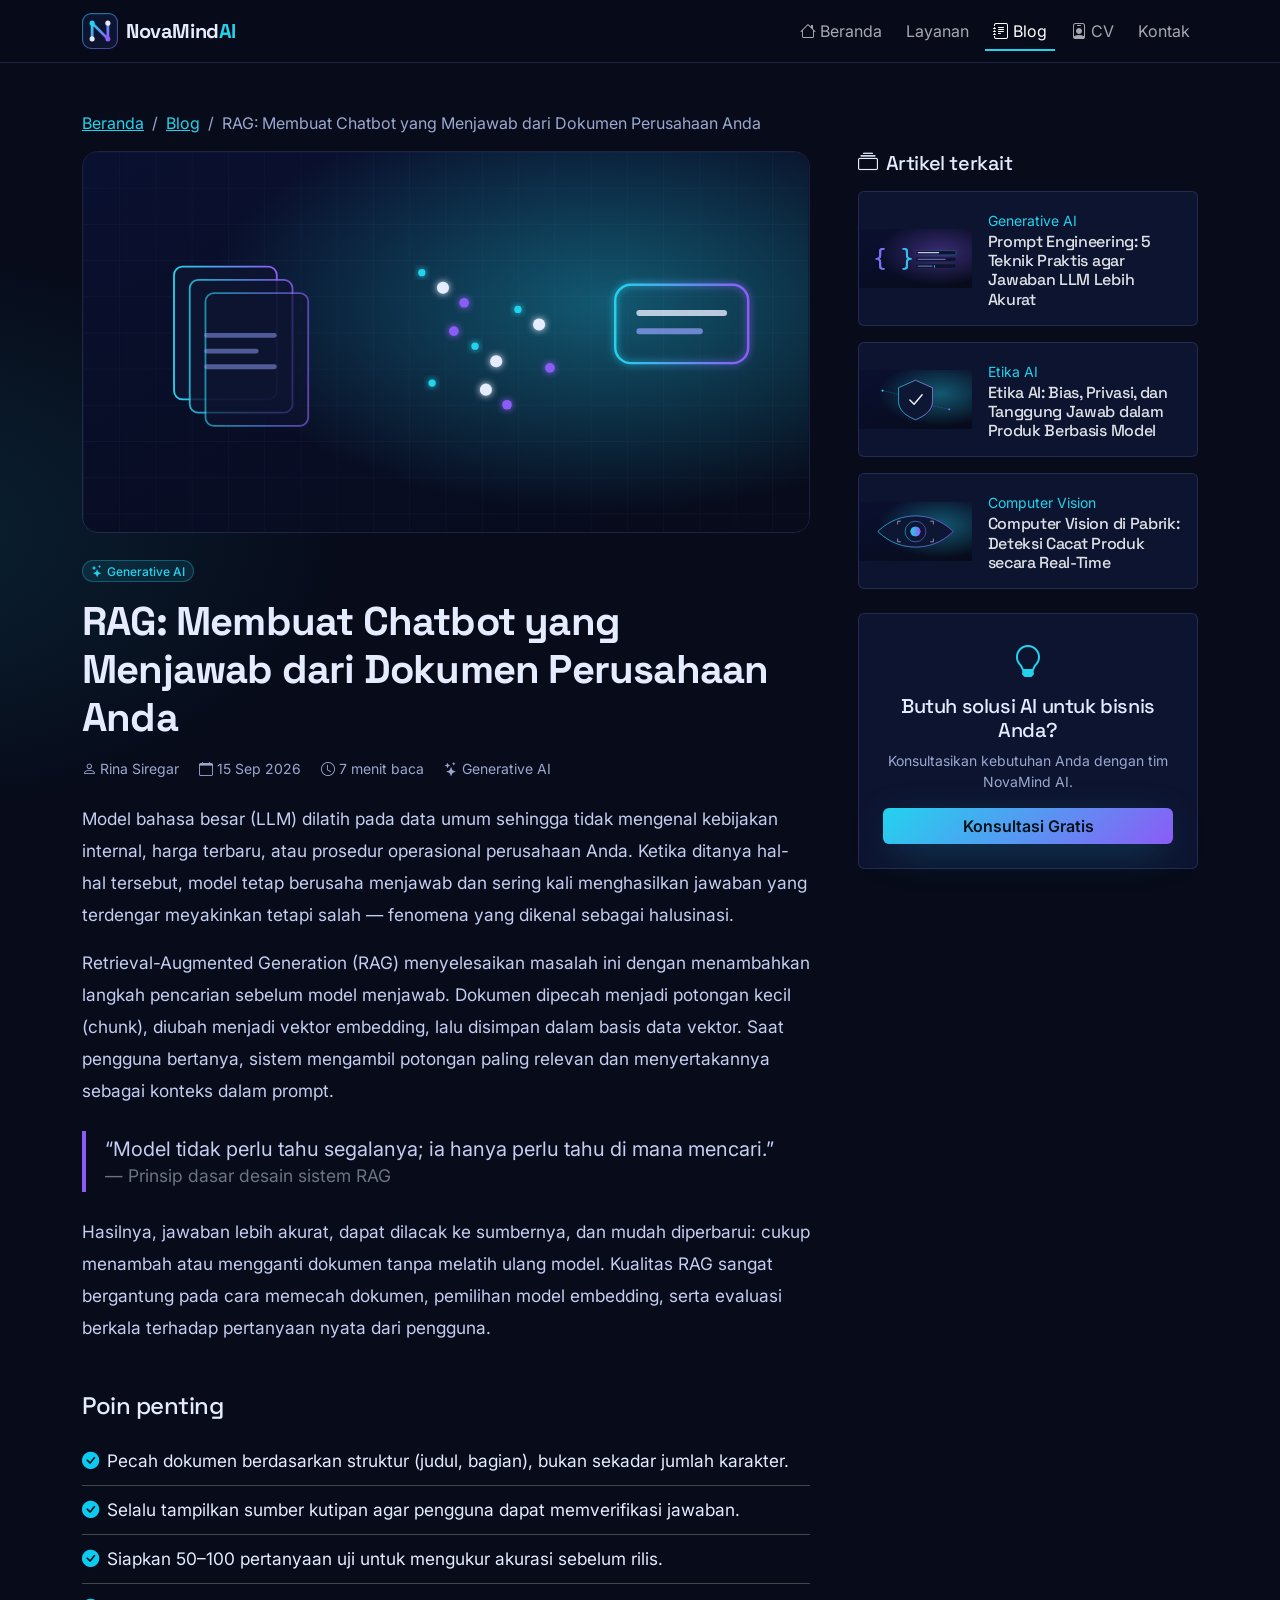
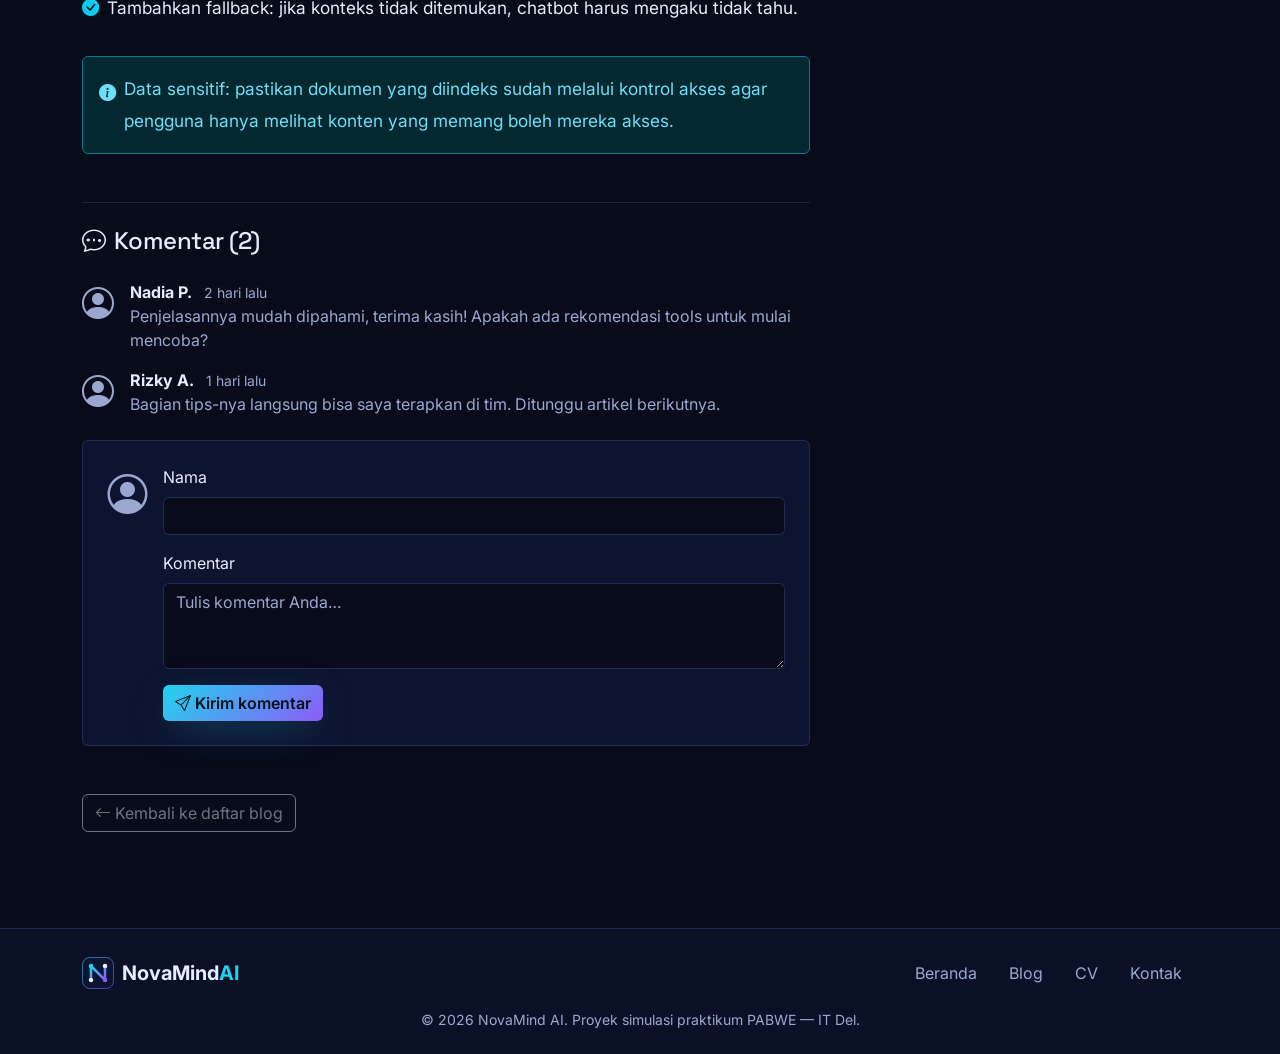
==== blog-detail.html @ 2c2a773c "push" ====
<!doctype html>
<html lang="id" data-bs-theme="dark">
  <head>
    <meta charset="UTF-8" />
    <meta name="viewport" content="width=device-width, initial-scale=1" />
    <title>RAG: Membuat Chatbot yang Menjawab dari Dokumen Perusahaan Anda — Blog NovaMind AI</title>
    <meta name="description" content="Model bahasa besar sering menjawab dengan yakin tetapi keliru. Retrieval-Augmented Generation (RAG) menambatkan jawaban pada dokumen milik Anda sendiri." />
    <link rel="icon" href="assets/img/logo.svg" type="image/svg+xml" />

    <!-- Google Fonts (sama dengan halaman lain agar identitas visual konsisten) -->
    <link rel="preconnect" href="https://fonts.googleapis.com" />
    <link rel="preconnect" href="https://fonts.gstatic.com" crossorigin />
    <link href="https://fonts.googleapis.com/css2?family=Inter:wght@400;500;600&family=Space+Grotesk:wght@500;700&display=swap" rel="stylesheet" />

    <!-- Bootstrap 5.3.8 (CDN, dipin + SRI) & Bootstrap Icons 1.13.1 -->
    <link rel="stylesheet" href="https://cdn.jsdelivr.net/npm/bootstrap@5.3.8/dist/css/bootstrap.min.css" integrity="sha384-sRIl4kxILFvY47J16cr9ZwB07vP4J8+LH7qKQnuqkuIAvNWLzeN8tE5YBujZqJLB" crossorigin="anonymous" />
    <link rel="stylesheet" href="https://cdn.jsdelivr.net/npm/bootstrap-icons@1.13.1/font/bootstrap-icons.min.css" integrity="sha384-CK2SzKma4jA5H/MXDUU7i1TqZlCFaD4T01vtyDFvPlD97JQyS+IsSh1nI2EFbpyk" crossorigin="anonymous" />

    <!-- Penyesuaian kecil: warna brand, font, gradasi -->
    <link rel="stylesheet" href="assets/css/bootstrap-custom.css" />
  </head>

  <body>
    <!-- ===================== NAVBAR (Bootstrap) ===================== -->
    <nav class="navbar navbar-expand-lg navbar-site sticky-top" aria-label="Navigasi utama">
      <div class="container">
        <a class="navbar-brand d-flex align-items-center gap-2 fw-bold" href="index.html">
          <img src="assets/img/logo.svg" alt="" width="36" height="36" />
          <span class="brand-name">NovaMind<span class="brand-ai">AI</span></span>
        </a>
        <button class="navbar-toggler" type="button" data-bs-toggle="collapse" data-bs-target="#navMain" aria-controls="navMain" aria-expanded="false" aria-label="Buka menu navigasi">
          <span class="navbar-toggler-icon"></span>
        </button>
        <div class="collapse navbar-collapse" id="navMain">
          <ul class="navbar-nav ms-auto gap-lg-2">
            <li class="nav-item"><a class="nav-link" href="index.html"><i class="bi bi-house me-1"></i>Beranda</a></li>
            <li class="nav-item"><a class="nav-link" href="index.html#layanan">Layanan</a></li>
            <li class="nav-item"><a class="nav-link active" aria-current="page" href="blog.html"><i class="bi bi-journal-text me-1"></i>Blog</a></li>
            <li class="nav-item"><a class="nav-link" href="cv.html"><i class="bi bi-person-badge me-1"></i>CV</a></li>
            <li class="nav-item"><a class="nav-link" href="index.html#kontak">Kontak</a></li>
          </ul>
        </div>
      </div>
    </nav>

    <main class="container py-4 py-lg-5">
      <!-- Breadcrumb -->
      <nav aria-label="breadcrumb">
        <ol class="breadcrumb small">
          <li class="breadcrumb-item"><a href="index.html">Beranda</a></li>
          <li class="breadcrumb-item"><a href="blog.html">Blog</a></li>
          <li class="breadcrumb-item active" aria-current="page" id="crumb-title">RAG: Membuat Chatbot yang Menjawab dari Dokumen Perusahaan Anda</li>
        </ol>
      </nav>

      <div class="row gy-5 gx-lg-5">
        <!-- ============ KOLOM UTAMA: artikel + komentar ============ -->
        <div class="col-lg-8">
          <!-- Konten default (tanpa JS). Bila URL memuat ?id=..., JS menggantinya dengan artikel yang dipilih. -->
          <article id="article">
          <img id="art-cover" class="cover-img rounded-4 border mb-4" src="assets/img/cover-rag.svg" alt="Cover artikel: RAG: Membuat Chatbot yang Menjawab dari Dokumen Perusahaan Anda" width="1200" height="630" />
          <span id="art-cat" class="badge badge-ai rounded-pill mb-3"><i class="bi bi-stars me-1"></i>Generative AI</span>
          <h1 id="art-title" class="display-6 fw-bold mb-3">RAG: Membuat Chatbot yang Menjawab dari Dokumen Perusahaan Anda</h1>
          <ul class="list-inline text-secondary small mb-4">
            <li class="list-inline-item me-3"><i class="bi bi-person me-1"></i>Rina Siregar</li>
            <li class="list-inline-item me-3"><i class="bi bi-calendar me-1"></i><time datetime="2026-09-15">15 Sep 2026</time></li>
            <li class="list-inline-item me-3"><i class="bi bi-clock me-1"></i>7 menit baca</li>
            <li class="list-inline-item"><i class="bi bi-stars me-1"></i>Generative AI</li>
          </ul>

          <div class="article-body">
            <p>Model bahasa besar (LLM) dilatih pada data umum sehingga tidak mengenal kebijakan internal, harga terbaru, atau prosedur operasional perusahaan Anda. Ketika ditanya hal-hal tersebut, model tetap berusaha menjawab dan sering kali menghasilkan jawaban yang terdengar meyakinkan tetapi salah — fenomena yang dikenal sebagai halusinasi.</p>
            <p>Retrieval-Augmented Generation (RAG) menyelesaikan masalah ini dengan menambahkan langkah pencarian sebelum model menjawab. Dokumen dipecah menjadi potongan kecil (chunk), diubah menjadi vektor embedding, lalu disimpan dalam basis data vektor. Saat pengguna bertanya, sistem mengambil potongan paling relevan dan menyertakannya sebagai konteks dalam prompt.</p>
            <blockquote class="blockquote my-4">
              <p class="mb-2">“Model tidak perlu tahu segalanya; ia hanya perlu tahu di mana mencari.”</p>
              <footer class="blockquote-footer">Prinsip dasar desain sistem RAG</footer>
            </blockquote>
            <p>Hasilnya, jawaban lebih akurat, dapat dilacak ke sumbernya, dan mudah diperbarui: cukup menambah atau mengganti dokumen tanpa melatih ulang model. Kualitas RAG sangat bergantung pada cara memecah dokumen, pemilihan model embedding, serta evaluasi berkala terhadap pertanyaan nyata dari pengguna.</p>

            <h2 class="h4 mt-5">Poin penting</h2>
            <ul class="list-group list-group-flush my-3">
            <li class="list-group-item bg-transparent border-secondary-subtle px-0"><i class="bi bi-check-circle-fill text-info me-2"></i>Pecah dokumen berdasarkan struktur (judul, bagian), bukan sekadar jumlah karakter.</li>
            <li class="list-group-item bg-transparent border-secondary-subtle px-0"><i class="bi bi-check-circle-fill text-info me-2"></i>Selalu tampilkan sumber kutipan agar pengguna dapat memverifikasi jawaban.</li>
            <li class="list-group-item bg-transparent border-secondary-subtle px-0"><i class="bi bi-check-circle-fill text-info me-2"></i>Siapkan 50–100 pertanyaan uji untuk mengukur akurasi sebelum rilis.</li>
            <li class="list-group-item bg-transparent border-secondary-subtle px-0"><i class="bi bi-check-circle-fill text-info me-2"></i>Tambahkan fallback: jika konteks tidak ditemukan, chatbot harus mengaku tidak tahu.</li>
            </ul>

            <div class="alert alert-info d-flex gap-2 align-items-start mt-4" role="alert">
              <i class="bi bi-info-circle-fill mt-1"></i>
              <div>Data sensitif: pastikan dokumen yang diindeks sudah melalui kontrol akses agar pengguna hanya melihat konten yang memang boleh mereka akses.</div>
            </div>
          </div>
          </article>

          <!-- ============ KOMENTAR ============ -->
          <section class="mt-5 pt-4 border-top" aria-labelledby="komentar-title">
            <h2 class="h4 mb-4" id="komentar-title"><i class="bi bi-chat-dots me-2"></i>Komentar (<span id="comment-count">2</span>)</h2>

            <ul class="list-unstyled d-grid gap-3 mb-4" id="comment-list">
              <li class="d-flex gap-3">
                <i class="bi bi-person-circle fs-2 text-secondary"></i>
                <div><strong>Nadia P.</strong> <small class="text-secondary ms-2">2 hari lalu</small>
                  <p class="mb-0 text-secondary">Penjelasannya mudah dipahami, terima kasih! Apakah ada rekomendasi tools untuk mulai mencoba?</p></div>
              </li>
              <li class="d-flex gap-3">
                <i class="bi bi-person-circle fs-2 text-secondary"></i>
                <div><strong>Rizky A.</strong> <small class="text-secondary ms-2">1 hari lalu</small>
                  <p class="mb-0 text-secondary">Bagian tips-nya langsung bisa saya terapkan di tim. Ditunggu artikel berikutnya.</p></div>
              </li>
            </ul>

            <!-- Form komentar sederhana (Bootstrap form + validasi) -->
            <form id="comment-form" class="card p-3 p-md-4 needs-validation" novalidate>
              <div class="d-flex gap-3">
                <i class="bi bi-person-circle fs-1 text-secondary d-none d-sm-block"></i>
                <div class="flex-grow-1">
                  <div class="mb-3">
                    <label for="c-name" class="form-label">Nama</label>
                    <input type="text" class="form-control" id="c-name" maxlength="60" required />
                    <div class="invalid-feedback">Nama wajib diisi.</div>
                  </div>
                  <div class="mb-3">
                    <label for="c-text" class="form-label">Komentar</label>
                    <textarea class="form-control" id="c-text" rows="3" maxlength="500" placeholder="Tulis komentar Anda…" required></textarea>
                    <div class="invalid-feedback">Komentar wajib diisi.</div>
                  </div>
                  <button type="submit" class="btn btn-brand"><i class="bi bi-send me-1"></i>Kirim komentar</button>
                </div>
              </div>
            </form>
          </section>
        </div>

        <!-- ============ SIDEBAR ============ -->
        <aside class="col-lg-4" aria-label="Artikel terkait">
          <div class="position-sticky" style="top: 6rem">
            <h2 class="h5 mb-3"><i class="bi bi-collection me-2"></i>Artikel terkait</h2>
            <div id="related">
            <a class="card card-blog text-decoration-none mb-3 overflow-hidden" href="blog-detail.html?id=prompt-engineering-praktis">
              <div class="row g-0 align-items-center">
                <div class="col-4"><img src="assets/img/cover-prompt.svg" class="img-fluid h-100 object-fit-cover" alt="" loading="lazy" /></div>
                <div class="col-8"><div class="card-body p-3">
                  <span class="small" style="color: var(--brand-cyan)">Generative AI</span>
                  <h3 class="h6 mb-0 text-body">Prompt Engineering: 5 Teknik Praktis agar Jawaban LLM Lebih Akurat</h3>
                </div></div>
              </div>
            </a>
            <a class="card card-blog text-decoration-none mb-3 overflow-hidden" href="blog-detail.html?id=etika-ai-bisnis">
              <div class="row g-0 align-items-center">
                <div class="col-4"><img src="assets/img/cover-etika.svg" class="img-fluid h-100 object-fit-cover" alt="" loading="lazy" /></div>
                <div class="col-8"><div class="card-body p-3">
                  <span class="small" style="color: var(--brand-cyan)">Etika AI</span>
                  <h3 class="h6 mb-0 text-body">Etika AI: Bias, Privasi, dan Tanggung Jawab dalam Produk Berbasis Model</h3>
                </div></div>
              </div>
            </a>
            <a class="card card-blog text-decoration-none mb-3 overflow-hidden" href="blog-detail.html?id=computer-vision-pabrik">
              <div class="row g-0 align-items-center">
                <div class="col-4"><img src="assets/img/cover-vision.svg" class="img-fluid h-100 object-fit-cover" alt="" loading="lazy" /></div>
                <div class="col-8"><div class="card-body p-3">
                  <span class="small" style="color: var(--brand-cyan)">Computer Vision</span>
                  <h3 class="h6 mb-0 text-body">Computer Vision di Pabrik: Deteksi Cacat Produk secara Real-Time</h3>
                </div></div>
              </div>
            </a>
            </div>

            <div class="card p-4 mt-4 text-center">
              <i class="bi bi-lightbulb fs-2" style="color: var(--brand-cyan)"></i>
              <h3 class="h5 mt-2">Butuh solusi AI untuk bisnis Anda?</h3>
              <p class="text-secondary small">Konsultasikan kebutuhan Anda dengan tim NovaMind AI.</p>
              <a href="index.html#kontak" class="btn btn-brand">Konsultasi Gratis</a>
            </div>
          </div>
        </aside>
      </div>

      <a href="blog.html" class="btn btn-outline-secondary mt-5"><i class="bi bi-arrow-left me-1"></i>Kembali ke daftar blog</a>
    </main>

    <!-- ===================== FOOTER ===================== -->
    <footer class="border-top mt-5 py-4" style="background: rgba(13, 20, 48, 0.6)">
      <div class="container d-flex flex-column flex-md-row justify-content-between align-items-center gap-3">
        <a class="d-inline-flex align-items-center gap-2 text-decoration-none fw-bold fs-5" href="index.html">
          <img src="assets/img/logo.svg" alt="" width="32" height="32" />
          <span class="brand-name">NovaMind<span class="brand-ai">AI</span></span>
        </a>
        <ul class="nav justify-content-center">
          <li class="nav-item"><a class="nav-link text-secondary" href="index.html">Beranda</a></li>
          <li class="nav-item"><a class="nav-link text-secondary" href="blog.html">Blog</a></li>
          <li class="nav-item"><a class="nav-link text-secondary" href="cv.html">CV</a></li>
          <li class="nav-item"><a class="nav-link text-secondary" href="index.html#kontak">Kontak</a></li>
        </ul>
      </div>
      <p class="container text-secondary small text-center mt-3 mb-0">© 2026 NovaMind AI. Proyek simulasi praktikum PABWE — IT Del.</p>
    </footer>

    <!-- Bootstrap JS bundle (untuk navbar collapse) -->
    <script src="https://cdn.jsdelivr.net/npm/bootstrap@5.3.8/dist/js/bootstrap.bundle.min.js" integrity="sha384-FKyoEForCGlyvwx9Hj09JcYn3nv7wiPVlz7YYwJrWVcXK/BmnVDxM+D2scQbITxI" crossorigin="anonymous"></script>

    <script>
      // ============ DATA ARTIKEL (konten dibuat sendiri, bertema AI) ============
      const ARTICLES = {
  "rag-untuk-bisnis": {
    "id": "rag-untuk-bisnis",
    "cat": "Generative AI",
    "cover": "cover-rag.svg",
    "title": "RAG: Membuat Chatbot yang Menjawab dari Dokumen Perusahaan Anda",
    "author": "Rina Siregar",
    "iso": "2026-09-15",
    "date": "15 Sep 2026",
    "read": 7,
    "p": [
      "Model bahasa besar (LLM) dilatih pada data umum sehingga tidak mengenal kebijakan internal, harga terbaru, atau prosedur operasional perusahaan Anda. Ketika ditanya hal-hal tersebut, model tetap berusaha menjawab dan sering kali menghasilkan jawaban yang terdengar meyakinkan tetapi salah — fenomena yang dikenal sebagai halusinasi.",
      "Retrieval-Augmented Generation (RAG) menyelesaikan masalah ini dengan menambahkan langkah pencarian sebelum model menjawab. Dokumen dipecah menjadi potongan kecil (chunk), diubah menjadi vektor embedding, lalu disimpan dalam basis data vektor. Saat pengguna bertanya, sistem mengambil potongan paling relevan dan menyertakannya sebagai konteks dalam prompt.",
      "Hasilnya, jawaban lebih akurat, dapat dilacak ke sumbernya, dan mudah diperbarui: cukup menambah atau mengganti dokumen tanpa melatih ulang model. Kualitas RAG sangat bergantung pada cara memecah dokumen, pemilihan model embedding, serta evaluasi berkala terhadap pertanyaan nyata dari pengguna."
    ],
    "quote": "Model tidak perlu tahu segalanya; ia hanya perlu tahu di mana mencari.",
    "qsrc": "Prinsip dasar desain sistem RAG",
    "tips": [
      "Pecah dokumen berdasarkan struktur (judul, bagian), bukan sekadar jumlah karakter.",
      "Selalu tampilkan sumber kutipan agar pengguna dapat memverifikasi jawaban.",
      "Siapkan 50–100 pertanyaan uji untuk mengukur akurasi sebelum rilis.",
      "Tambahkan fallback: jika konteks tidak ditemukan, chatbot harus mengaku tidak tahu."
    ],
    "alert": "Data sensitif: pastikan dokumen yang diindeks sudah melalui kontrol akses agar pengguna hanya melihat konten yang memang boleh mereka akses."
  },
  "prompt-engineering-praktis": {
    "id": "prompt-engineering-praktis",
    "cat": "Generative AI",
    "cover": "cover-prompt.svg",
    "title": "Prompt Engineering: 5 Teknik Praktis agar Jawaban LLM Lebih Akurat",
    "author": "Andi Pratama",
    "iso": "2026-09-08",
    "date": "8 Sep 2026",
    "read": 6,
    "p": [
      "Prompt engineering adalah seni menyusun instruksi agar model bahasa memahami tugas, konteks, dan format keluaran yang Anda harapkan. Instruksi yang samar menghasilkan jawaban yang samar; instruksi yang spesifik hampir selalu menghasilkan jawaban yang lebih berguna.",
      "Kerangka sederhana yang efektif terdiri dari peran, tugas, konteks, batasan, dan format keluaran. Misalnya, alih-alih meminta “Buat ringkasan”, tulis “Sebagai analis bisnis, ringkas laporan ini menjadi lima poin untuk direksi, maksimal 100 kata, dalam bahasa Indonesia formal”.",
      "Teknik lanjutan seperti few-shot prompting (memberi contoh pasangan input–output) dan chain-of-thought (meminta penalaran bertahap) terbukti meningkatkan akurasi pada tugas yang rumit. Namun, prompt yang baik tetap perlu diuji dan diiterasi seperti kode program."
    ],
    "quote": "Prompt yang baik adalah spesifikasi: jelas, terukur, dan dapat diuji.",
    "qsrc": "Catatan tim NovaMind AI",
    "tips": [
      "Berikan peran dan tujuan yang jelas di awal prompt.",
      "Sertakan 2–3 contoh keluaran ideal (few-shot).",
      "Tentukan format keluaran, misalnya tabel atau JSON.",
      "Simpan versi prompt dan uji dengan kasus yang sama setiap kali diubah."
    ],
    "alert": "Jangan menempelkan data pribadi atau rahasia perusahaan ke layanan AI publik tanpa kebijakan penggunaan yang jelas."
  },
  "etika-ai-bisnis": {
    "id": "etika-ai-bisnis",
    "cat": "Etika AI",
    "cover": "cover-etika.svg",
    "title": "Etika AI: Bias, Privasi, dan Tanggung Jawab dalam Produk Berbasis Model",
    "author": "Maya Sari",
    "iso": "2026-09-01",
    "date": "1 Sep 2026",
    "read": 8,
    "p": [
      "Sistem AI belajar dari data, dan data mencerminkan dunia nyata beserta ketimpangannya. Tanpa pemeriksaan, model dapat memperkuat bias terhadap kelompok tertentu, misalnya dalam penilaian kredit, penyaringan lamaran kerja, atau rekomendasi layanan.",
      "Selain bias, ada isu privasi dan transparansi. Perusahaan perlu tahu data apa yang dikumpulkan, untuk tujuan apa, dan berapa lama disimpan. Di Indonesia, pemrosesan data pribadi diatur dalam Undang-Undang Pelindungan Data Pribadi (UU PDP), sehingga kepatuhan hukum harus dirancang sejak awal.",
      "Praktik yang baik mencakup dokumentasi data dan model, pengujian keadilan lintas kelompok, penjelasan keputusan yang dapat dipahami manusia, serta jalur banding bila pengguna merasa dirugikan oleh keputusan otomatis."
    ],
    "quote": "Kecanggihan teknologi tidak menggantikan tanggung jawab manusia atas keputusan yang diambilnya.",
    "qsrc": "Prinsip tata kelola AI",
    "tips": [
      "Audit dataset: siapa yang terwakili dan siapa yang tidak?",
      "Uji performa model per kelompok pengguna, bukan hanya rata-rata.",
      "Libatkan manusia (human-in-the-loop) untuk keputusan berdampak tinggi.",
      "Sediakan penjelasan singkat mengapa model memberi suatu hasil."
    ],
    "alert": "Keputusan berdampak tinggi (kredit, kesehatan, pekerjaan) sebaiknya tidak sepenuhnya diotomasi tanpa tinjauan manusia."
  },
  "computer-vision-pabrik": {
    "id": "computer-vision-pabrik",
    "cat": "Computer Vision",
    "cover": "cover-vision.svg",
    "title": "Computer Vision di Pabrik: Deteksi Cacat Produk secara Real-Time",
    "author": "Budi Hutapea",
    "iso": "2026-08-24",
    "date": "24 Agu 2026",
    "read": 6,
    "p": [
      "Inspeksi visual manual rentan terhadap kelelahan dan inkonsistensi, terutama pada lini produksi berkecepatan tinggi. Computer vision memungkinkan kamera dan model mendeteksi goresan, retak, salah warna, atau komponen yang hilang dalam hitungan milidetik.",
      "Alur umum dimulai dari pengumpulan gambar produk baik dan cacat, pelabelan, pelatihan model deteksi objek atau segmentasi, lalu penerapan pada perangkat edge di dekat lini produksi. Pencahayaan yang konsisten dan posisi kamera yang tepat sering kali lebih menentukan daripada arsitektur model itu sendiri.",
      "Setelah berjalan, model harus dipantau: perubahan material, pencahayaan, atau desain produk dapat menurunkan akurasi. Menyimpan gambar yang salah diprediksi untuk dilatih ulang membuat sistem semakin baik dari waktu ke waktu."
    ],
    "quote": "Data yang konsisten mengalahkan model yang rumit.",
    "qsrc": "Pelajaran dari proyek inspeksi kualitas",
    "tips": [
      "Standarkan pencahayaan dan sudut kamera sebelum mengumpulkan data.",
      "Kumpulkan contoh cacat yang langka secara sengaja (augmentasi atau simulasi).",
      "Mulai dari satu jenis cacat paling mahal, lalu perluas bertahap.",
      "Ukur precision dan recall; false negative biasanya lebih merugikan."
    ],
    "alert": "Jika kamera merekam pekerja, pastikan ada kebijakan privasi dan persetujuan sesuai regulasi ketenagakerjaan dan perlindungan data."
  },
  "mlops-untuk-pemula": {
    "id": "mlops-untuk-pemula",
    "cat": "MLOps",
    "cover": "cover-mlops.svg",
    "title": "MLOps untuk Pemula: Dari Notebook ke Model yang Berjalan di Produksi",
    "author": "Dewi Lestari",
    "iso": "2026-08-15",
    "date": "15 Agu 2026",
    "read": 9,
    "p": [
      "Banyak proyek AI berhenti di notebook: modelnya akurat di laptop, tetapi tidak pernah melayani pengguna. MLOps adalah kumpulan praktik yang menjembatani kesenjangan itu dengan menggabungkan rekayasa perangkat lunak, DevOps, dan siklus hidup machine learning.",
      "Komponen intinya meliputi versioning data dan kode, pipeline pelatihan yang dapat diulang, registri model, pengujian otomatis, penerapan bertahap (canary), serta monitoring performa dan drift data setelah model dirilis.",
      "Anda tidak perlu langsung memakai platform besar. Mulailah dari hal sederhana: satu repositori, konfigurasi eksperimen yang tercatat, CI yang menjalankan tes, dan API yang dibungkus dalam container. Otomatisasi dapat ditambah seiring kebutuhan tim tumbuh."
    ],
    "quote": "Model yang tidak dimonitor sedang menua tanpa Anda sadari.",
    "qsrc": "Prinsip operasional machine learning",
    "tips": [
      "Catat versi data, kode, dan parameter untuk setiap eksperimen.",
      "Bungkus model dalam container agar lingkungan produksi identik.",
      "Pantau drift data dan metrik bisnis, bukan hanya akurasi.",
      "Siapkan rencana rollback ke versi model sebelumnya."
    ],
    "alert": "Tetapkan pemilik (owner) untuk setiap model di produksi agar ada pihak yang bertanggung jawab saat performa menurun."
  },
  "agen-ai-otomasi-proses": {
    "id": "agen-ai-otomasi-proses",
    "cat": "Otomasi",
    "cover": "cover-otomasi.svg",
    "title": "Agen AI dan Otomasi Proses: Kapan Layak Diterapkan?",
    "author": "Farhan Nasution",
    "iso": "2026-08-05",
    "date": "5 Agu 2026",
    "read": 5,
    "p": [
      "Agen AI adalah sistem yang tidak hanya menjawab, tetapi juga merencanakan langkah dan memanggil alat — misalnya membaca email, mengisi formulir, atau memperbarui data di sistem internal — untuk menyelesaikan suatu tujuan. Potensinya besar, tetapi tidak semua proses cocok diotomasi.",
      "Proses yang ideal biasanya berulang, bervolume tinggi, berbasis aturan yang cukup jelas, dan berdampak rendah bila terjadi kesalahan atau mudah dikoreksi. Contohnya pemilahan tiket dukungan, ekstraksi data dari faktur, dan pembuatan draf laporan mingguan.",
      "Mulailah dengan pendekatan human-in-the-loop: agen menyusun draf, manusia menyetujui. Setelah tingkat kesalahan terbukti rendah dan terukur, otonomi agen dapat ditingkatkan secara bertahap disertai log audit yang lengkap."
    ],
    "quote": "Otomasi terbaik adalah yang membebaskan waktu manusia untuk pekerjaan yang membutuhkan penilaian.",
    "qsrc": "Catatan konsultasi NovaMind AI",
    "tips": [
      "Petakan proses dan hitung waktu yang dihabiskan sebelum memilih use case.",
      "Batasi izin agen: beri akses minimum yang diperlukan.",
      "Catat setiap tindakan agen dalam log yang dapat diaudit.",
      "Ukur hasil: waktu yang dihemat, tingkat kesalahan, dan kepuasan pengguna."
    ],
    "alert": "Batasi akses agen ke sistem produksi dan sediakan tombol berhenti (kill switch) untuk situasi darurat."
  }
};
      const ORDER = ["rag-untuk-bisnis", "prompt-engineering-praktis", "etika-ai-bisnis", "computer-vision-pabrik", "mlops-untuk-pemula", "agen-ai-otomasi-proses"];
      const CAT_ICON = {"Generative AI": "bi-stars", "Etika AI": "bi-shield-check", "Computer Vision": "bi-eye", "MLOps": "bi-diagram-3", "Otomasi": "bi-gear"};
      const DEFAULT_ID = "rag-untuk-bisnis";

      // Escape HTML agar aman ketika disisipkan ke innerHTML
      const esc = (s) =>
        String(s).replace(/[&<>"']/g, (c) => ({ "&": "&amp;", "<": "&lt;", ">": "&gt;", '"': "&quot;", "'": "&#39;" })[c]);

      function articleHTML(a) {
        const tips = a.tips
          .map((t) => `<li class="list-group-item bg-transparent border-secondary-subtle px-0"><i class="bi bi-check-circle-fill text-info me-2"></i>${esc(t)}</li>`)
          .join("");
        return `
          <img id="art-cover" class="cover-img rounded-4 border mb-4" src="assets/img/${esc(a.cover)}" alt="Cover artikel: ${esc(a.title)}" width="1200" height="630" />
          <span id="art-cat" class="badge badge-ai rounded-pill mb-3"><i class="bi ${CAT_ICON[a.cat]} me-1"></i>${esc(a.cat)}</span>
          <h1 id="art-title" class="display-6 fw-bold mb-3">${esc(a.title)}</h1>
          <ul class="list-inline text-secondary small mb-4">
            <li class="list-inline-item me-3"><i class="bi bi-person me-1"></i>${esc(a.author)}</li>
            <li class="list-inline-item me-3"><i class="bi bi-calendar me-1"></i><time datetime="${esc(a.iso)}">${esc(a.date)}</time></li>
            <li class="list-inline-item me-3"><i class="bi bi-clock me-1"></i>${a.read} menit baca</li>
            <li class="list-inline-item"><i class="bi ${CAT_ICON[a.cat]} me-1"></i>${esc(a.cat)}</li>
          </ul>
          <div class="article-body">
            <p>${esc(a.p[0])}</p>
            <p>${esc(a.p[1])}</p>
            <blockquote class="blockquote my-4">
              <p class="mb-2">“${esc(a.quote)}”</p>
              <footer class="blockquote-footer">${esc(a.qsrc)}</footer>
            </blockquote>
            <p>${esc(a.p[2])}</p>
            <h2 class="h4 mt-5">Poin penting</h2>
            <ul class="list-group list-group-flush my-3">${tips}</ul>
            <div class="alert alert-info d-flex gap-2 align-items-start mt-4" role="alert">
              <i class="bi bi-info-circle-fill mt-1"></i>
              <div>${esc(a.alert)}</div>
            </div>
          </div>`;
      }

      function relatedHTML(a) {
        const i = ORDER.indexOf(a.id);
        return [1, 2, 3]
          .map((k) => ARTICLES[ORDER[(i + k) % ORDER.length]])
          .map((r) => `
            <a class="card card-blog text-decoration-none mb-3 overflow-hidden" href="blog-detail.html?id=${encodeURIComponent(r.id)}">
              <div class="row g-0 align-items-center">
                <div class="col-4"><img src="assets/img/${esc(r.cover)}" class="img-fluid h-100 object-fit-cover" alt="" loading="lazy" /></div>
                <div class="col-8"><div class="card-body p-3">
                  <span class="small" style="color: var(--brand-cyan)">${esc(r.cat)}</span>
                  <h3 class="h6 mb-0 text-body">${esc(r.title)}</h3>
                </div></div>
              </div>
            </a>`)
          .join("");
      }

      // ============ Pilih artikel dari query string: blog-detail.html?id=... ============
      const requested = new URLSearchParams(location.search).get("id");
      // hasOwnProperty: hanya id yang terdaftar yang diterima (input URL tidak dipercaya)
      const id = Object.prototype.hasOwnProperty.call(ARTICLES, requested) ? requested : DEFAULT_ID;
      const current = ARTICLES[id];

      document.getElementById("article").innerHTML = articleHTML(current);
      document.getElementById("related").innerHTML = relatedHTML(current);
      document.getElementById("crumb-title").textContent = current.title;
      document.title = `${current.title} — Blog NovaMind AI`;

      // ============ Komentar: validasi Bootstrap + tambah komentar (hanya di memori) ============
      const form = document.getElementById("comment-form");
      const list = document.getElementById("comment-list");
      const count = document.getElementById("comment-count");

      form.addEventListener("submit", (e) => {
        e.preventDefault();
        if (!form.checkValidity()) {
          form.classList.add("was-validated");
          return;
        }
        // Bangun elemen dengan textContent (bukan innerHTML) agar input pengguna tidak menjadi HTML/XSS
        const li = document.createElement("li");
        li.className = "d-flex gap-3";
        const icon = document.createElement("i");
        icon.className = "bi bi-person-circle fs-2 text-secondary";
        const box = document.createElement("div");
        const name = document.createElement("strong");
        name.textContent = document.getElementById("c-name").value.trim();
        const time = document.createElement("small");
        time.className = "text-secondary ms-2";
        time.textContent = "Baru saja";
        const text = document.createElement("p");
        text.className = "mb-0 text-secondary text-break";
        text.textContent = document.getElementById("c-text").value.trim();
        box.append(name, time, text);
        li.append(icon, box);
        list.append(li);

        count.textContent = String(list.children.length);
        form.reset();
        form.classList.remove("was-validated");
      });
    </script>
  </body>
</html>
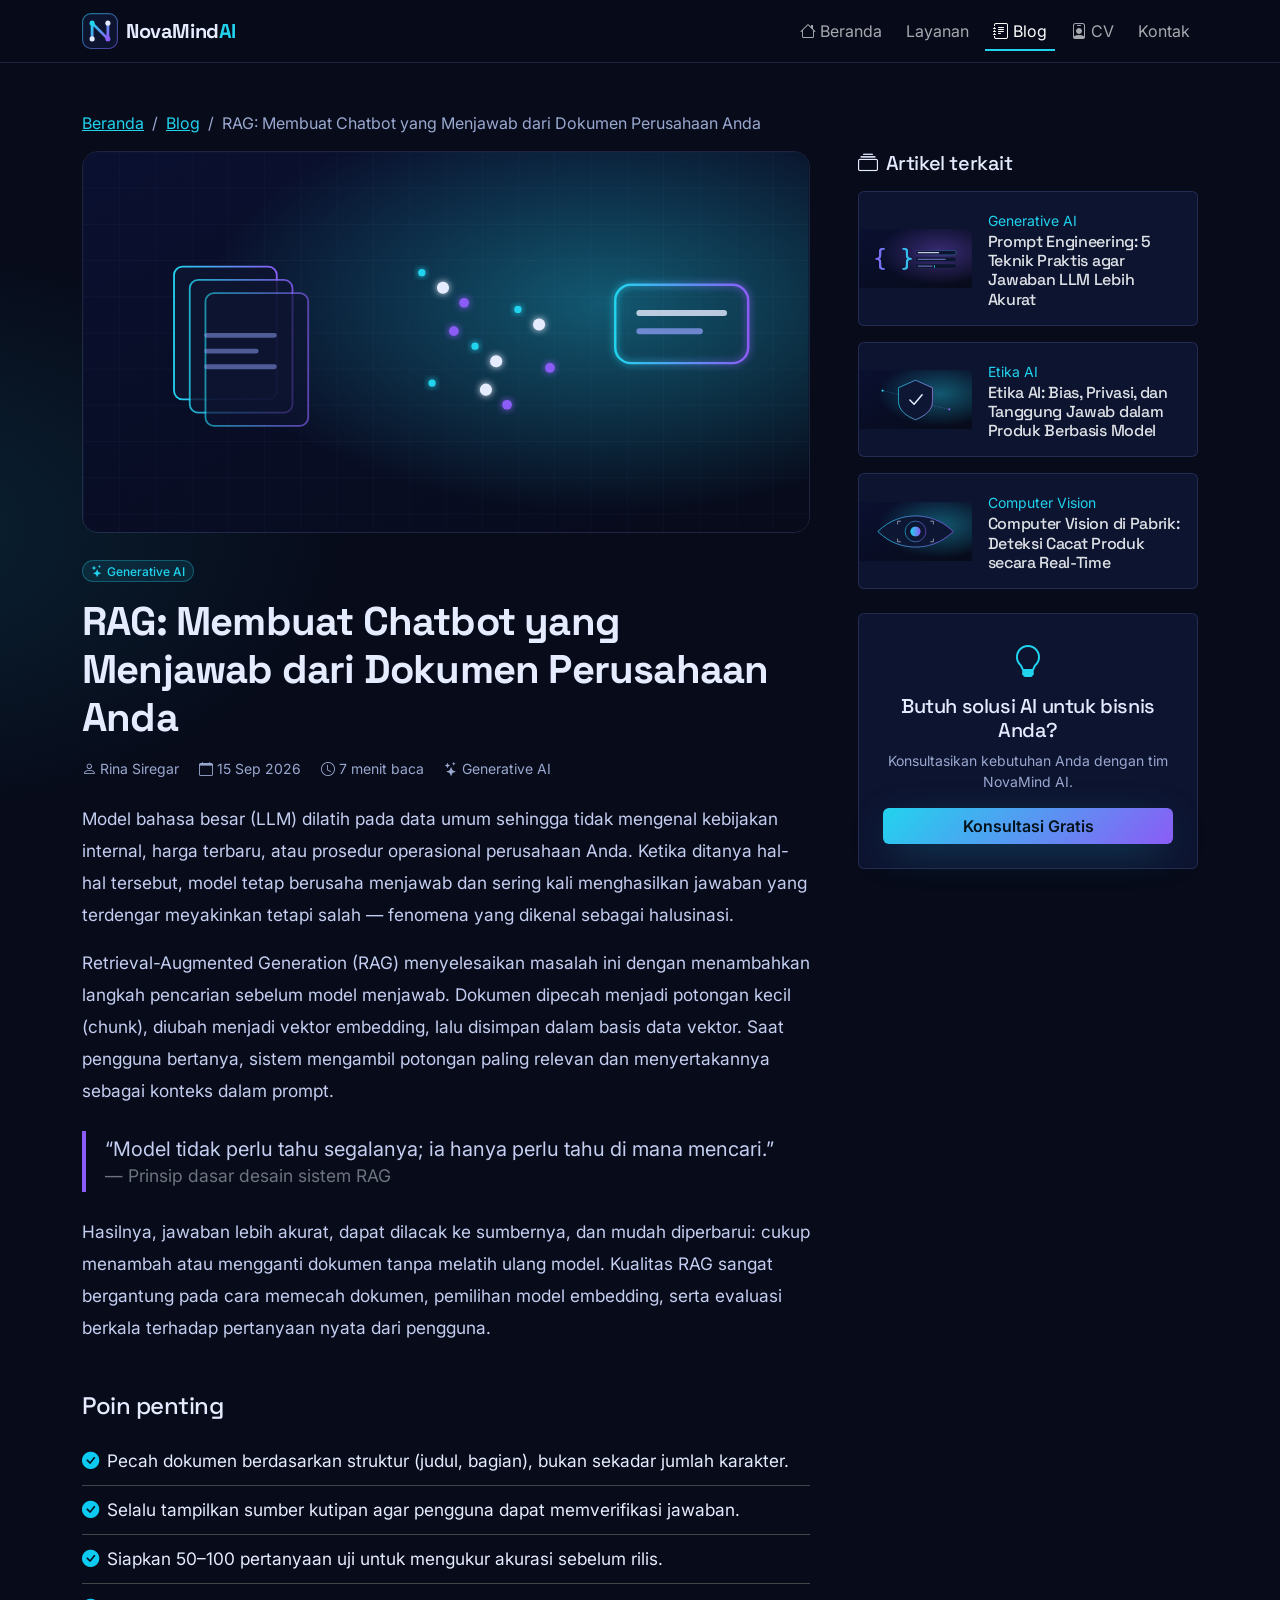
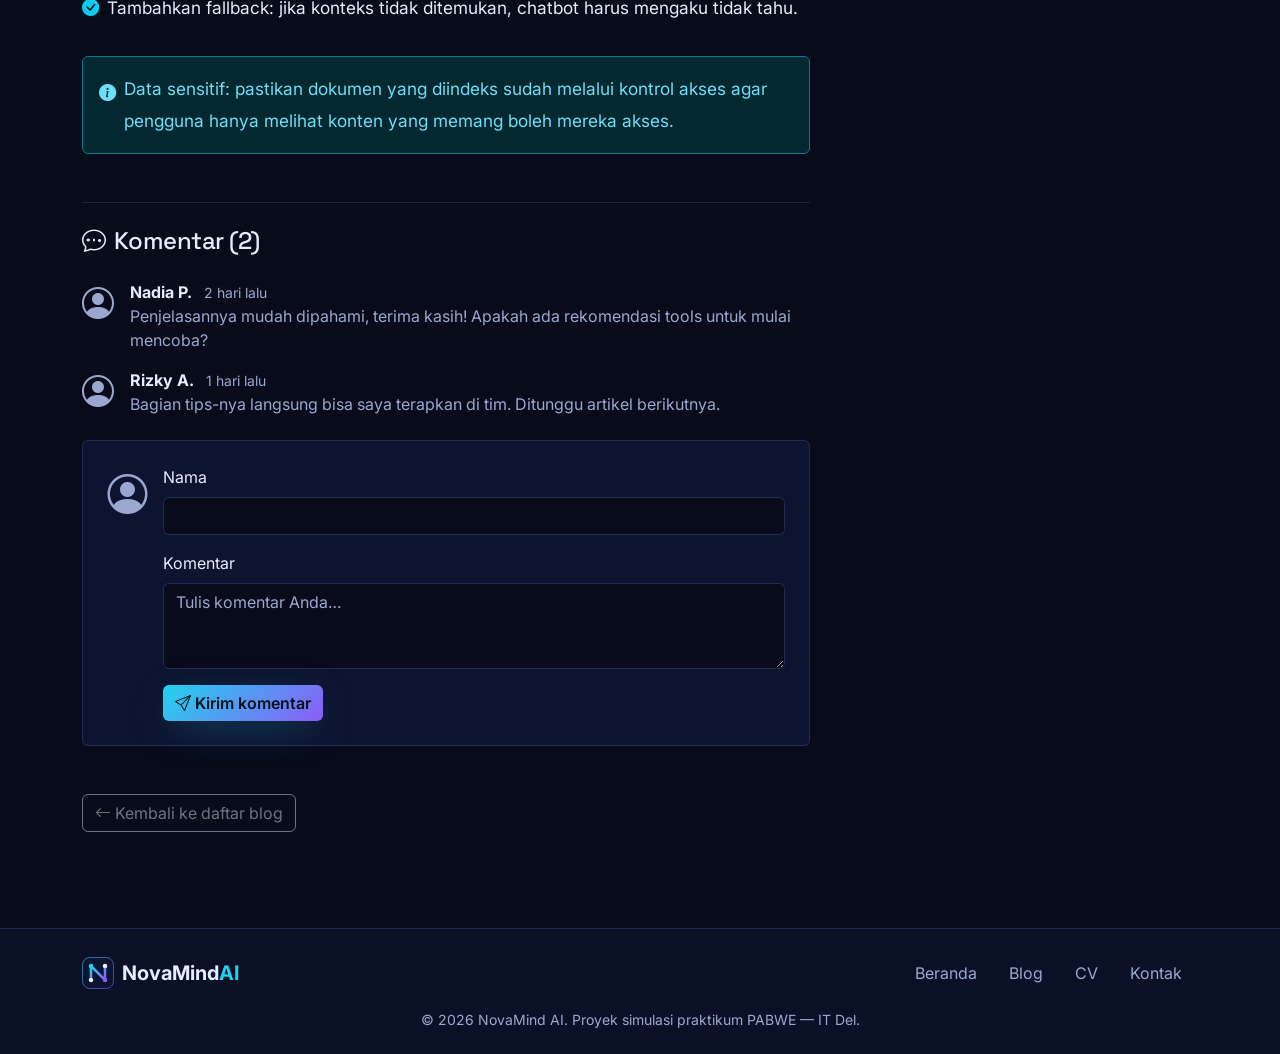
==== commit 9af77d12: "push" ====
--- a/blog-detail.html
+++ b/blog-detail.html
@@ -5,19 +5,23 @@
     <meta name="viewport" content="width=device-width, initial-scale=1" />
     <title>RAG: Membuat Chatbot yang Menjawab dari Dokumen Perusahaan Anda — Blog NovaMind AI</title>
     <meta name="description" content="Model bahasa besar sering menjawab dengan yakin tetapi keliru. Retrieval-Augmented Generation (RAG) menambatkan jawaban pada dokumen milik Anda sendiri." />
+    <link rel="canonical" href="https://ifs24032-p2.netlify.app/blog-detail" />
     <link rel="icon" href="assets/img/logo.svg" type="image/svg+xml" />
+    <link rel="preload" as="image" href="assets/img/cover-rag.svg" fetchpriority="high" />
+
 
     <!-- Google Fonts (sama dengan halaman lain agar identitas visual konsisten) -->
     <link rel="preconnect" href="https://fonts.googleapis.com" />
     <link rel="preconnect" href="https://fonts.gstatic.com" crossorigin />
-    <link href="https://fonts.googleapis.com/css2?family=Inter:wght@400;500;600&family=Space+Grotesk:wght@500;700&display=swap" rel="stylesheet" />
-
-    <!-- Bootstrap 5.3.8 (CDN, dipin + SRI) & Bootstrap Icons 1.13.1 -->
-    <link rel="stylesheet" href="https://cdn.jsdelivr.net/npm/bootstrap@5.3.8/dist/css/bootstrap.min.css" integrity="sha384-sRIl4kxILFvY47J16cr9ZwB07vP4J8+LH7qKQnuqkuIAvNWLzeN8tE5YBujZqJLB" crossorigin="anonymous" />
-    <link rel="stylesheet" href="https://cdn.jsdelivr.net/npm/bootstrap-icons@1.13.1/font/bootstrap-icons.min.css" integrity="sha384-CK2SzKma4jA5H/MXDUU7i1TqZlCFaD4T01vtyDFvPlD97JQyS+IsSh1nI2EFbpyk" crossorigin="anonymous" />
-
-    <!-- Penyesuaian kecil: warna brand, font, gradasi -->
-    <link rel="stylesheet" href="assets/css/bootstrap-custom.css" />
+    <!-- Font dimuat async (pola media=print → swap) agar tidak memblokir render pertama. -->
+    <link rel="preload" as="style" href="https://fonts.googleapis.com/css2?family=Inter:wght@400;500;600&family=Space+Grotesk:wght@500;700&display=swap" />
+    <link rel="stylesheet" href="https://fonts.googleapis.com/css2?family=Inter:wght@400;500;600&family=Space+Grotesk:wght@500;700&display=swap" media="print" onload="this.media='all'" />
+    <noscript><link rel="stylesheet" href="https://fonts.googleapis.com/css2?family=Inter:wght@400;500;600&family=Space+Grotesk:wght@500;700&display=swap" /></noscript>
+
+    <!-- Bootstrap 5.3.8 & Bootstrap Icons 1.13.1 — di-host sendiri, di-purge saat build
+         (hanya kelas & glyph ikon yang dipakai), dan digabung jadi 1 file dengan
+         penyesuaian tema (bootstrap-custom.css) agar cuma 1 request CSS, bukan 3. -->
+    <link rel="stylesheet" href="assets/css/bundle.css" integrity="sha384-8rNVTm2sN/dijs/w8bCyIgE4q/jbCINlvUwIbx6OSVzBhlKeupH2mlw5J9xEkggo" />
   </head>
 
   <body>
@@ -195,8 +199,28 @@
       <p class="container text-secondary small text-center mt-3 mb-0">© 2026 NovaMind AI. Proyek simulasi praktikum PABWE — IT Del.</p>
     </footer>
 
-    <!-- Bootstrap JS bundle (untuk navbar collapse) -->
-    <script src="https://cdn.jsdelivr.net/npm/bootstrap@5.3.8/dist/js/bootstrap.bundle.min.js" integrity="sha384-FKyoEForCGlyvwx9Hj09JcYn3nv7wiPVlz7YYwJrWVcXK/BmnVDxM+D2scQbITxI" crossorigin="anonymous"></script>
+    <!-- Pengganti ringan bootstrap.bundle.min.js: seluruh bundle JS Bootstrap (≈80 KB)
+         cuma dipakai untuk toggle navbar mobile, jadi diganti vanilla JS beberapa baris
+         (perilaku collapse & class "show" tetap sama, mengikuti CSS Bootstrap yang ada). -->
+    <script>
+      document.querySelectorAll('[data-bs-toggle="collapse"]').forEach((btn) => {
+        btn.addEventListener("click", () => {
+          const target = document.querySelector(btn.getAttribute("data-bs-target"));
+          if (!target) return;
+          const shown = target.classList.toggle("show");
+          btn.setAttribute("aria-expanded", String(shown));
+        });
+      });
+      // Tutup menu setelah salah satu link diklik (khusus mode mobile)
+      document.querySelectorAll(".navbar-collapse").forEach((menu) => {
+        menu.addEventListener("click", (e) => {
+          if (e.target.closest("a")) {
+            menu.classList.remove("show");
+            document.querySelector('[data-bs-target="#' + menu.id + '"]')?.setAttribute("aria-expanded", "false");
+          }
+        });
+      });
+    </script>
 
     <script>
       // ============ DATA ARTIKEL (konten dibuat sendiri, bertema AI) ============
--- a/assets/css/bundle.css
+++ b/assets/css/bundle.css
@@ -0,0 +1,167 @@
+@charset "UTF-8";/*!
+ * Bootstrap  v5.3.8 (https://getbootstrap.com/)
+ * Copyright 2011-2025 The Bootstrap Authors
+ * Licensed under MIT (https://github.com/twbs/bootstrap/blob/main/LICENSE)
+ */:root{--bs-secondary-rgb:108,117,125;--bs-success-rgb:25,135,84;--bs-info-rgb:13,202,240;--bs-danger-rgb:220,53,69;--bs-info-text-emphasis:#055160;--bs-info-bg-subtle:#cff4fc;--bs-secondary-border-subtle:#c4c8cb;--bs-info-border-subtle:#9eeaf9;--bs-font-sans-serif:system-ui,-apple-system,"Segoe UI",Roboto,"Helvetica Neue","Noto Sans","Liberation Sans",Arial,sans-serif,"Apple Color Emoji","Segoe UI Emoji","Segoe UI Symbol","Noto Color Emoji";--bs-body-font-family:var(--bs-font-sans-serif);--bs-body-font-size:1rem;--bs-body-font-weight:400;--bs-body-line-height:1.5;--bs-body-color:#212529;--bs-body-color-rgb:33,37,41;--bs-body-bg:#fff;--bs-emphasis-color-rgb:0,0,0;--bs-secondary-color:rgba(33, 37, 41, 0.75);--bs-secondary-bg:#e9ecef;--bs-tertiary-bg:#f8f9fa;--bs-heading-color:inherit;--bs-link-color:#0d6efd;--bs-link-color-rgb:13,110,253;--bs-link-hover-color:#0a58ca;--bs-link-hover-color-rgb:10,88,202;--bs-border-width:1px;--bs-border-style:solid;--bs-border-color:#dee2e6;--bs-border-color-translucent:rgba(0, 0, 0, 0.175);--bs-border-radius:0.375rem;--bs-border-radius-sm:0.25rem;--bs-border-radius-xl:1rem;--bs-border-radius-pill:50rem;--bs-form-valid-border-color:#198754;--bs-form-invalid-color:#dc3545;--bs-form-invalid-border-color:#dc3545}[data-bs-theme=dark]{color-scheme:dark;--bs-body-color:#dee2e6;--bs-body-color-rgb:222,226,230;--bs-body-bg:#212529;--bs-emphasis-color-rgb:255,255,255;--bs-secondary-color:rgba(222, 226, 230, 0.75);--bs-secondary-bg:#343a40;--bs-tertiary-bg:#2b3035;--bs-info-text-emphasis:#6edff6;--bs-info-bg-subtle:#032830;--bs-secondary-border-subtle:#41464b;--bs-info-border-subtle:#087990;--bs-heading-color:inherit;--bs-link-color:#6ea8fe;--bs-link-hover-color:#8bb9fe;--bs-link-color-rgb:110,168,254;--bs-link-hover-color-rgb:139,185,254;--bs-border-color:#495057;--bs-border-color-translucent:rgba(255, 255, 255, 0.15);--bs-form-valid-border-color:#75b798;--bs-form-invalid-color:#ea868f;--bs-form-invalid-border-color:#ea868f}*,::after,::before{box-sizing:border-box}@media (prefers-reduced-motion:no-preference){:root{scroll-behavior:smooth}}body{margin:0;font-family:var(--bs-body-font-family);font-size:var(--bs-body-font-size);font-weight:var(--bs-body-font-weight);line-height:var(--bs-body-line-height);color:var(--bs-body-color);text-align:var(--bs-body-text-align);background-color:var(--bs-body-bg);-webkit-text-size-adjust:100%;-webkit-tap-highlight-color:transparent}.h1,.h2,.h3,.h4,.h5,.h6,h1,h2,h3,h4,h5,h6{margin-top:0;margin-bottom:.5rem;font-weight:500;line-height:1.2;color:var(--bs-heading-color)}.h1,h1{font-size:calc(1.375rem + 1.5vw)}@media (min-width:1200px){.h1,h1{font-size:2.5rem}}.h2,h2{font-size:calc(1.325rem + .9vw)}@media (min-width:1200px){.h2,h2{font-size:2rem}}.h3,h3{font-size:calc(1.3rem + .6vw)}@media (min-width:1200px){.h3,h3{font-size:1.75rem}}.h4,h4{font-size:calc(1.275rem + .3vw)}@media (min-width:1200px){.h4,h4{font-size:1.5rem}}.h5,h5{font-size:1.25rem}.h6,h6{font-size:1rem}p{margin-top:0;margin-bottom:1rem}ol,ul{padding-left:2rem}ol,ul{margin-top:0;margin-bottom:1rem}ol ol,ol ul,ul ol,ul ul{margin-bottom:0}blockquote{margin:0 0 1rem}b,strong{font-weight:bolder}.small,small{font-size:.875em}a{color:rgba(var(--bs-link-color-rgb),var(--bs-link-opacity,1));text-decoration:underline}a:hover{--bs-link-color-rgb:var(--bs-link-hover-color-rgb)}a:not([href]):not([class]),a:not([href]):not([class]):hover{color:inherit;text-decoration:none}img,svg{vertical-align:middle}label{display:inline-block}button{border-radius:0}button:focus:not(:focus-visible){outline:0}button,input,textarea{margin:0;font-family:inherit;font-size:inherit;line-height:inherit}button{text-transform:none}[role=button]{cursor:pointer}[list]:not([type=date]):not([type=datetime-local]):not([type=month]):not([type=week]):not([type=time])::-webkit-calendar-picker-indicator{display:none!important}[type=button],[type=reset],[type=submit],button{-webkit-appearance:button}[type=button]:not(:disabled),[type=reset]:not(:disabled),[type=submit]:not(:disabled),button:not(:disabled){cursor:pointer}::-moz-focus-inner{padding:0;border-style:none}textarea{resize:vertical}::-webkit-datetime-edit-day-field,::-webkit-datetime-edit-fields-wrapper,::-webkit-datetime-edit-hour-field,::-webkit-datetime-edit-minute,::-webkit-datetime-edit-month-field,::-webkit-datetime-edit-text,::-webkit-datetime-edit-year-field{padding:0}::-webkit-inner-spin-button{height:auto}[type=search]{-webkit-appearance:textfield;outline-offset:-2px}[type=search]::-webkit-search-cancel-button{cursor:pointer;filter:grayscale(1)}::-webkit-search-decoration{-webkit-appearance:none}::-webkit-color-swatch-wrapper{padding:0}::-webkit-file-upload-button{font:inherit;-webkit-appearance:button}::file-selector-button{font:inherit;-webkit-appearance:button}output{display:inline-block}.lead{font-size:1.25rem;font-weight:300}.display-5{font-weight:300;line-height:1.2;font-size:calc(1.425rem + 2.1vw)}@media (min-width:1200px){.display-5{font-size:3rem}}.display-6{font-weight:300;line-height:1.2;font-size:calc(1.375rem + 1.5vw)}@media (min-width:1200px){.display-6{font-size:2.5rem}}.list-unstyled{padding-left:0;list-style:none}.list-inline{padding-left:0;list-style:none}.list-inline-item{display:inline-block}.list-inline-item:not(:last-child){margin-right:.5rem}.blockquote{margin-bottom:1rem;font-size:1.25rem}.blockquote>:last-child{margin-bottom:0}.blockquote-footer{margin-top:-1rem;margin-bottom:1rem;font-size:.875em;color:#6c757d}.blockquote-footer::before{content:"— "}.img-fluid{max-width:100%;height:auto}.container{--bs-gutter-x:1.5rem;--bs-gutter-y:0;width:100%;padding-right:calc(var(--bs-gutter-x) * .5);padding-left:calc(var(--bs-gutter-x) * .5);margin-right:auto;margin-left:auto}@media (min-width:576px){.container{max-width:540px}}@media (min-width:768px){.container{max-width:720px}}@media (min-width:992px){.container{max-width:960px}}@media (min-width:1200px){.container{max-width:1140px}}@media (min-width:1400px){.container{max-width:1320px}}.row{--bs-gutter-x:1.5rem;--bs-gutter-y:0;display:flex;flex-wrap:wrap;margin-top:calc(-1 * var(--bs-gutter-y));margin-right:calc(-.5 * var(--bs-gutter-x));margin-left:calc(-.5 * var(--bs-gutter-x))}.row>*{flex-shrink:0;width:100%;max-width:100%;padding-right:calc(var(--bs-gutter-x) * .5);padding-left:calc(var(--bs-gutter-x) * .5);margin-top:var(--bs-gutter-y)}.col-4{flex:0 0 auto;width:33.33333333%}.col-8{flex:0 0 auto;width:66.66666667%}.g-0{--bs-gutter-x:0}.g-0{--bs-gutter-y:0}.g-4{--bs-gutter-x:1.5rem}.g-4{--bs-gutter-y:1.5rem}.gy-5{--bs-gutter-y:3rem}@media (min-width:768px){.col-md-6{flex:0 0 auto;width:50%}}@media (min-width:992px){.col-lg-4{flex:0 0 auto;width:33.33333333%}.col-lg-7{flex:0 0 auto;width:58.33333333%}.col-lg-8{flex:0 0 auto;width:66.66666667%}.gx-lg-5{--bs-gutter-x:3rem}}.form-label{margin-bottom:.5rem}.form-control{display:block;width:100%;padding:.375rem .75rem;font-size:1rem;font-weight:400;line-height:1.5;color:var(--bs-body-color);-webkit-appearance:none;-moz-appearance:none;appearance:none;background-color:var(--bs-body-bg);background-clip:padding-box;border:var(--bs-border-width) solid var(--bs-border-color);border-radius:var(--bs-border-radius);transition:border-color .15s ease-in-out,box-shadow .15s ease-in-out}@media (prefers-reduced-motion:reduce){.form-control{transition:none}}.form-control:focus{color:var(--bs-body-color);background-color:var(--bs-body-bg);border-color:#86b7fe;outline:0;box-shadow:0 0 0 .25rem rgba(13,110,253,.25)}.form-control::-webkit-date-and-time-value{min-width:85px;height:1.5em;margin:0}.form-control::-webkit-datetime-edit{display:block;padding:0}.form-control::placeholder{color:var(--bs-secondary-color);opacity:1}.form-control:disabled{background-color:var(--bs-secondary-bg);opacity:1}.form-control::-webkit-file-upload-button{padding:.375rem .75rem;margin:-.375rem -.75rem;-webkit-margin-end:.75rem;margin-inline-end:.75rem;color:var(--bs-body-color);background-color:var(--bs-tertiary-bg);pointer-events:none;border-color:inherit;border-style:solid;border-width:0;border-inline-end-width:var(--bs-border-width);border-radius:0;-webkit-transition:color .15s ease-in-out,background-color .15s ease-in-out,border-color .15s ease-in-out,box-shadow .15s ease-in-out;transition:color .15s ease-in-out,background-color .15s ease-in-out,border-color .15s ease-in-out,box-shadow .15s ease-in-out}.form-control::file-selector-button{padding:.375rem .75rem;margin:-.375rem -.75rem;-webkit-margin-end:.75rem;margin-inline-end:.75rem;color:var(--bs-body-color);background-color:var(--bs-tertiary-bg);pointer-events:none;border-color:inherit;border-style:solid;border-width:0;border-inline-end-width:var(--bs-border-width);border-radius:0;transition:color .15s ease-in-out,background-color .15s ease-in-out,border-color .15s ease-in-out,box-shadow .15s ease-in-out}@media (prefers-reduced-motion:reduce){.form-control::-webkit-file-upload-button{-webkit-transition:none;transition:none}.form-control::file-selector-button{transition:none}}.form-control:hover:not(:disabled):not([readonly])::-webkit-file-upload-button{background-color:var(--bs-secondary-bg)}.form-control:hover:not(:disabled):not([readonly])::file-selector-button{background-color:var(--bs-secondary-bg)}textarea.form-control{min-height:calc(1.5em + .75rem + calc(var(--bs-border-width) * 2))}.was-validated .form-control:valid{border-color:var(--bs-form-valid-border-color);padding-right:calc(1.5em + .75rem);background-image:url("data:image/svg+xml,%3csvg xmlns='http://www.w3.org/2000/svg' viewBox='0 0 8 8'%3e%3cpath fill='%23198754' d='M2.3 6.73.6 4.53c-.4-1.04.46-1.4 1.1-.8l1.1 1.4 3.4-3.8c.6-.63 1.6-.27 1.2.7l-4 4.6c-.43.5-.8.4-1.1.1'/%3e%3c/svg%3e");background-repeat:no-repeat;background-position:right calc(.375em + .1875rem) center;background-size:calc(.75em + .375rem) calc(.75em + .375rem)}.was-validated .form-control:valid:focus{border-color:var(--bs-form-valid-border-color);box-shadow:0 0 0 .25rem rgba(var(--bs-success-rgb),.25)}.was-validated textarea.form-control:valid{padding-right:calc(1.5em + .75rem);background-position:top calc(.375em + .1875rem) right calc(.375em + .1875rem)}.invalid-feedback{display:none;width:100%;margin-top:.25rem;font-size:.875em;color:var(--bs-form-invalid-color)}.was-validated :invalid~.invalid-feedback{display:block}.was-validated .form-control:invalid{border-color:var(--bs-form-invalid-border-color);padding-right:calc(1.5em + .75rem);background-image:url("data:image/svg+xml,%3csvg xmlns='http://www.w3.org/2000/svg' viewBox='0 0 12 12' width='12' height='12' fill='none' stroke='%23dc3545'%3e%3ccircle cx='6' cy='6' r='4.5'/%3e%3cpath stroke-linejoin='round' d='M5.8 3.6h.4L6 6.5z'/%3e%3ccircle cx='6' cy='8.2' r='.6' fill='%23dc3545' stroke='none'/%3e%3c/svg%3e");background-repeat:no-repeat;background-position:right calc(.375em + .1875rem) center;background-size:calc(.75em + .375rem) calc(.75em + .375rem)}.was-validated .form-control:invalid:focus{border-color:var(--bs-form-invalid-border-color);box-shadow:0 0 0 .25rem rgba(var(--bs-danger-rgb),.25)}.was-validated textarea.form-control:invalid{padding-right:calc(1.5em + .75rem);background-position:top calc(.375em + .1875rem) right calc(.375em + .1875rem)}.btn{--bs-btn-padding-x:0.75rem;--bs-btn-padding-y:0.375rem;--bs-btn-font-family: ;--bs-btn-font-size:1rem;--bs-btn-font-weight:400;--bs-btn-line-height:1.5;--bs-btn-color:var(--bs-body-color);--bs-btn-bg:transparent;--bs-btn-border-width:var(--bs-border-width);--bs-btn-border-color:transparent;--bs-btn-border-radius:var(--bs-border-radius);--bs-btn-hover-border-color:transparent;--bs-btn-disabled-opacity:0.65;--bs-btn-focus-box-shadow:0 0 0 0.25rem rgba(var(--bs-btn-focus-shadow-rgb), .5);display:inline-block;padding:var(--bs-btn-padding-y) var(--bs-btn-padding-x);font-family:var(--bs-btn-font-family);font-size:var(--bs-btn-font-size);font-weight:var(--bs-btn-font-weight);line-height:var(--bs-btn-line-height);color:var(--bs-btn-color);text-align:center;text-decoration:none;vertical-align:middle;cursor:pointer;-webkit-user-select:none;-moz-user-select:none;user-select:none;border:var(--bs-btn-border-width) solid var(--bs-btn-border-color);border-radius:var(--bs-btn-border-radius);background-color:var(--bs-btn-bg);transition:color .15s ease-in-out,background-color .15s ease-in-out,border-color .15s ease-in-out,box-shadow .15s ease-in-out}@media (prefers-reduced-motion:reduce){.btn{transition:none}}.btn:hover{color:var(--bs-btn-hover-color);background-color:var(--bs-btn-hover-bg);border-color:var(--bs-btn-hover-border-color)}.btn:focus-visible{color:var(--bs-btn-hover-color);background-color:var(--bs-btn-hover-bg);border-color:var(--bs-btn-hover-border-color);outline:0;box-shadow:var(--bs-btn-focus-box-shadow)}.btn.active,.btn.show,.btn:first-child:active,:not(.btn-check)+.btn:active{color:var(--bs-btn-active-color);background-color:var(--bs-btn-active-bg);border-color:var(--bs-btn-active-border-color)}.btn.active:focus-visible,.btn.show:focus-visible,.btn:first-child:active:focus-visible,:not(.btn-check)+.btn:active:focus-visible{box-shadow:var(--bs-btn-focus-box-shadow)}.btn:disabled{color:var(--bs-btn-disabled-color);pointer-events:none;background-color:var(--bs-btn-disabled-bg);border-color:var(--bs-btn-disabled-border-color);opacity:var(--bs-btn-disabled-opacity)}.btn-outline-secondary{--bs-btn-color:#6c757d;--bs-btn-border-color:#6c757d;--bs-btn-hover-color:#fff;--bs-btn-hover-bg:#6c757d;--bs-btn-hover-border-color:#6c757d;--bs-btn-focus-shadow-rgb:108,117,125;--bs-btn-active-color:#fff;--bs-btn-active-bg:#6c757d;--bs-btn-active-border-color:#6c757d;--bs-btn-disabled-color:#6c757d;--bs-btn-disabled-bg:transparent;--bs-btn-disabled-border-color:#6c757d}.btn-sm{--bs-btn-padding-y:0.25rem;--bs-btn-padding-x:0.5rem;--bs-btn-font-size:0.875rem;--bs-btn-border-radius:var(--bs-border-radius-sm)}.collapse:not(.show){display:none}.collapsing{height:0;overflow:hidden;transition:height .35s ease}@media (prefers-reduced-motion:reduce){.collapsing{transition:none}}.nav{--bs-nav-link-padding-x:1rem;--bs-nav-link-padding-y:0.5rem;--bs-nav-link-font-weight: ;--bs-nav-link-color:var(--bs-link-color);--bs-nav-link-hover-color:var(--bs-link-hover-color);--bs-nav-link-disabled-color:var(--bs-secondary-color);display:flex;flex-wrap:wrap;padding-left:0;margin-bottom:0;list-style:none}.nav-link{display:block;padding:var(--bs-nav-link-padding-y) var(--bs-nav-link-padding-x);font-size:var(--bs-nav-link-font-size);font-weight:var(--bs-nav-link-font-weight);color:var(--bs-nav-link-color);text-decoration:none;background:0 0;border:0;transition:color .15s ease-in-out,background-color .15s ease-in-out,border-color .15s ease-in-out}@media (prefers-reduced-motion:reduce){.nav-link{transition:none}}.nav-link:focus,.nav-link:hover{color:var(--bs-nav-link-hover-color)}.nav-link:focus-visible{outline:0;box-shadow:0 0 0 .25rem rgba(13,110,253,.25)}.nav-link:disabled{color:var(--bs-nav-link-disabled-color);pointer-events:none;cursor:default}.navbar{--bs-navbar-padding-x:0;--bs-navbar-padding-y:0.5rem;--bs-navbar-color:rgba(var(--bs-emphasis-color-rgb), 0.65);--bs-navbar-hover-color:rgba(var(--bs-emphasis-color-rgb), 0.8);--bs-navbar-disabled-color:rgba(var(--bs-emphasis-color-rgb), 0.3);--bs-navbar-active-color:rgba(var(--bs-emphasis-color-rgb), 1);--bs-navbar-brand-padding-y:0.3125rem;--bs-navbar-brand-margin-end:1rem;--bs-navbar-brand-font-size:1.25rem;--bs-navbar-brand-color:rgba(var(--bs-emphasis-color-rgb), 1);--bs-navbar-brand-hover-color:rgba(var(--bs-emphasis-color-rgb), 1);--bs-navbar-nav-link-padding-x:0.5rem;--bs-navbar-toggler-padding-y:0.25rem;--bs-navbar-toggler-padding-x:0.75rem;--bs-navbar-toggler-font-size:1.25rem;--bs-navbar-toggler-icon-bg:url("data:image/svg+xml,%3csvg xmlns='http://www.w3.org/2000/svg' viewBox='0 0 30 30'%3e%3cpath stroke='rgba%2833, 37, 41, 0.75%29' stroke-linecap='round' stroke-miterlimit='10' stroke-width='2' d='M4 7h22M4 15h22M4 23h22'/%3e%3c/svg%3e");--bs-navbar-toggler-border-color:rgba(var(--bs-emphasis-color-rgb), 0.15);--bs-navbar-toggler-border-radius:var(--bs-border-radius);--bs-navbar-toggler-focus-width:0.25rem;--bs-navbar-toggler-transition:box-shadow 0.15s ease-in-out;position:relative;display:flex;flex-wrap:wrap;align-items:center;justify-content:space-between;padding:var(--bs-navbar-padding-y) var(--bs-navbar-padding-x)}.navbar>.container{display:flex;flex-wrap:inherit;align-items:center;justify-content:space-between}.navbar-brand{padding-top:var(--bs-navbar-brand-padding-y);padding-bottom:var(--bs-navbar-brand-padding-y);margin-right:var(--bs-navbar-brand-margin-end);font-size:var(--bs-navbar-brand-font-size);color:var(--bs-navbar-brand-color);text-decoration:none;white-space:nowrap}.navbar-brand:focus,.navbar-brand:hover{color:var(--bs-navbar-brand-hover-color)}.navbar-nav{--bs-nav-link-padding-x:0;--bs-nav-link-padding-y:0.5rem;--bs-nav-link-font-weight: ;--bs-nav-link-color:var(--bs-navbar-color);--bs-nav-link-hover-color:var(--bs-navbar-hover-color);--bs-nav-link-disabled-color:var(--bs-navbar-disabled-color);display:flex;flex-direction:column;padding-left:0;margin-bottom:0;list-style:none}.navbar-nav .nav-link.active,.navbar-nav .nav-link.show{color:var(--bs-navbar-active-color)}.navbar-collapse{flex-grow:1;flex-basis:100%;align-items:center}.navbar-toggler{padding:var(--bs-navbar-toggler-padding-y) var(--bs-navbar-toggler-padding-x);font-size:var(--bs-navbar-toggler-font-size);line-height:1;color:var(--bs-navbar-color);background-color:transparent;border:var(--bs-border-width) solid var(--bs-navbar-toggler-border-color);border-radius:var(--bs-navbar-toggler-border-radius);transition:var(--bs-navbar-toggler-transition)}@media (prefers-reduced-motion:reduce){.navbar-toggler{transition:none}}.navbar-toggler:hover{text-decoration:none}.navbar-toggler:focus{text-decoration:none;outline:0;box-shadow:0 0 0 var(--bs-navbar-toggler-focus-width)}.navbar-toggler-icon{display:inline-block;width:1.5em;height:1.5em;vertical-align:middle;background-image:var(--bs-navbar-toggler-icon-bg);background-repeat:no-repeat;background-position:center;background-size:100%}@media (min-width:992px){.navbar-expand-lg{flex-wrap:nowrap;justify-content:flex-start}.navbar-expand-lg .navbar-nav{flex-direction:row}.navbar-expand-lg .navbar-nav .nav-link{padding-right:var(--bs-navbar-nav-link-padding-x);padding-left:var(--bs-navbar-nav-link-padding-x)}.navbar-expand-lg .navbar-collapse{display:flex!important;flex-basis:auto}.navbar-expand-lg .navbar-toggler{display:none}}.navbar[data-bs-theme=dark]{--bs-navbar-color:rgba(255, 255, 255, 0.55);--bs-navbar-hover-color:rgba(255, 255, 255, 0.75);--bs-navbar-disabled-color:rgba(255, 255, 255, 0.25);--bs-navbar-active-color:#fff;--bs-navbar-brand-color:#fff;--bs-navbar-brand-hover-color:#fff;--bs-navbar-toggler-border-color:rgba(255, 255, 255, 0.1);--bs-navbar-toggler-icon-bg:url("data:image/svg+xml,%3csvg xmlns='http://www.w3.org/2000/svg' viewBox='0 0 30 30'%3e%3cpath stroke='rgba%28255, 255, 255, 0.55%29' stroke-linecap='round' stroke-miterlimit='10' stroke-width='2' d='M4 7h22M4 15h22M4 23h22'/%3e%3c/svg%3e")}[data-bs-theme=dark] .navbar-toggler-icon{--bs-navbar-toggler-icon-bg:url("data:image/svg+xml,%3csvg xmlns='http://www.w3.org/2000/svg' viewBox='0 0 30 30'%3e%3cpath stroke='rgba%28255, 255, 255, 0.55%29' stroke-linecap='round' stroke-miterlimit='10' stroke-width='2' d='M4 7h22M4 15h22M4 23h22'/%3e%3c/svg%3e")}.card{--bs-card-spacer-y:1rem;--bs-card-spacer-x:1rem;--bs-card-title-spacer-y:0.5rem;--bs-card-title-color: ;--bs-card-border-width:var(--bs-border-width);--bs-card-border-color:var(--bs-border-color-translucent);--bs-card-border-radius:var(--bs-border-radius);--bs-card-inner-border-radius:calc(var(--bs-border-radius) - (var(--bs-border-width)));--bs-card-height: ;--bs-card-color: ;--bs-card-bg:var(--bs-body-bg);position:relative;display:flex;flex-direction:column;min-width:0;height:var(--bs-card-height);color:var(--bs-body-color);word-wrap:break-word;background-color:var(--bs-card-bg);background-clip:border-box;border:var(--bs-card-border-width) solid var(--bs-card-border-color);border-radius:var(--bs-card-border-radius)}.card>.list-group{border-top:inherit;border-bottom:inherit}.card>.list-group:first-child{border-top-width:0;border-top-left-radius:var(--bs-card-inner-border-radius);border-top-right-radius:var(--bs-card-inner-border-radius)}.card>.list-group:last-child{border-bottom-width:0;border-bottom-right-radius:var(--bs-card-inner-border-radius);border-bottom-left-radius:var(--bs-card-inner-border-radius)}.card-body{flex:1 1 auto;padding:var(--bs-card-spacer-y) var(--bs-card-spacer-x);color:var(--bs-card-color)}.card-title{margin-bottom:var(--bs-card-title-spacer-y);color:var(--bs-card-title-color)}.card-text:last-child{margin-bottom:0}.card-img-top{width:100%}.card-img-top{border-top-left-radius:var(--bs-card-inner-border-radius);border-top-right-radius:var(--bs-card-inner-border-radius)}.breadcrumb{--bs-breadcrumb-padding-x:0;--bs-breadcrumb-padding-y:0;--bs-breadcrumb-margin-bottom:1rem;--bs-breadcrumb-bg: ;--bs-breadcrumb-border-radius: ;--bs-breadcrumb-divider-color:var(--bs-secondary-color);--bs-breadcrumb-item-padding-x:0.5rem;--bs-breadcrumb-item-active-color:var(--bs-secondary-color);display:flex;flex-wrap:wrap;padding:var(--bs-breadcrumb-padding-y) var(--bs-breadcrumb-padding-x);margin-bottom:var(--bs-breadcrumb-margin-bottom);font-size:var(--bs-breadcrumb-font-size);list-style:none;background-color:var(--bs-breadcrumb-bg);border-radius:var(--bs-breadcrumb-border-radius)}.breadcrumb-item+.breadcrumb-item{padding-left:var(--bs-breadcrumb-item-padding-x)}.breadcrumb-item+.breadcrumb-item::before{float:left;padding-right:var(--bs-breadcrumb-item-padding-x);color:var(--bs-breadcrumb-divider-color);content:var(--bs-breadcrumb-divider, "/")}.breadcrumb-item.active{color:var(--bs-breadcrumb-item-active-color)}.badge{--bs-badge-padding-x:0.65em;--bs-badge-padding-y:0.35em;--bs-badge-font-size:0.75em;--bs-badge-font-weight:700;--bs-badge-color:#fff;--bs-badge-border-radius:var(--bs-border-radius);display:inline-block;padding:var(--bs-badge-padding-y) var(--bs-badge-padding-x);font-size:var(--bs-badge-font-size);font-weight:var(--bs-badge-font-weight);line-height:1;color:var(--bs-badge-color);text-align:center;white-space:nowrap;vertical-align:baseline;border-radius:var(--bs-badge-border-radius)}.badge:empty{display:none}.btn .badge{position:relative;top:-1px}.alert{--bs-alert-bg:transparent;--bs-alert-padding-x:1rem;--bs-alert-padding-y:1rem;--bs-alert-margin-bottom:1rem;--bs-alert-color:inherit;--bs-alert-border-color:transparent;--bs-alert-border:var(--bs-border-width) solid var(--bs-alert-border-color);--bs-alert-border-radius:var(--bs-border-radius);position:relative;padding:var(--bs-alert-padding-y) var(--bs-alert-padding-x);margin-bottom:var(--bs-alert-margin-bottom);color:var(--bs-alert-color);background-color:var(--bs-alert-bg);border:var(--bs-alert-border);border-radius:var(--bs-alert-border-radius)}.alert-info{--bs-alert-color:var(--bs-info-text-emphasis);--bs-alert-bg:var(--bs-info-bg-subtle);--bs-alert-border-color:var(--bs-info-border-subtle)}@keyframes progress-bar-stripes{0%{background-position-x:var(--bs-progress-height)}}.list-group{--bs-list-group-color:var(--bs-body-color);--bs-list-group-bg:var(--bs-body-bg);--bs-list-group-border-color:var(--bs-border-color);--bs-list-group-border-width:var(--bs-border-width);--bs-list-group-border-radius:var(--bs-border-radius);--bs-list-group-item-padding-x:1rem;--bs-list-group-item-padding-y:0.5rem;--bs-list-group-disabled-color:var(--bs-secondary-color);--bs-list-group-disabled-bg:var(--bs-body-bg);--bs-list-group-active-color:#fff;--bs-list-group-active-bg:#0d6efd;--bs-list-group-active-border-color:#0d6efd;display:flex;flex-direction:column;padding-left:0;margin-bottom:0;border-radius:var(--bs-list-group-border-radius)}.list-group-item{position:relative;display:block;padding:var(--bs-list-group-item-padding-y) var(--bs-list-group-item-padding-x);color:var(--bs-list-group-color);text-decoration:none;background-color:var(--bs-list-group-bg);border:var(--bs-list-group-border-width) solid var(--bs-list-group-border-color)}.list-group-item:first-child{border-top-left-radius:inherit;border-top-right-radius:inherit}.list-group-item:last-child{border-bottom-right-radius:inherit;border-bottom-left-radius:inherit}.list-group-item:disabled{color:var(--bs-list-group-disabled-color);pointer-events:none;background-color:var(--bs-list-group-disabled-bg)}.list-group-item.active{z-index:2;color:var(--bs-list-group-active-color);background-color:var(--bs-list-group-active-bg);border-color:var(--bs-list-group-active-border-color)}.list-group-item+.list-group-item{border-top-width:0}.list-group-item+.list-group-item.active{margin-top:calc(-1 * var(--bs-list-group-border-width));border-top-width:var(--bs-list-group-border-width)}.list-group-flush{border-radius:0}.list-group-flush>.list-group-item{border-width:0 0 var(--bs-list-group-border-width)}.list-group-flush>.list-group-item:last-child{border-bottom-width:0}@keyframes spinner-border{to{transform:rotate(360deg)}}@keyframes spinner-grow{0%{transform:scale(0)}50%{opacity:1;transform:none}}.placeholder{display:inline-block;min-height:1em;vertical-align:middle;cursor:wait;background-color:currentcolor;opacity:.5}.placeholder.btn::before{display:inline-block;content:""}@keyframes placeholder-glow{50%{opacity:.2}}@keyframes placeholder-wave{100%{-webkit-mask-position:-200% 0%;mask-position:-200% 0%}}.sticky-top{position:-webkit-sticky;position:sticky;top:0;z-index:1020}.object-fit-cover{-o-object-fit:cover!important;object-fit:cover!important}.overflow-hidden{overflow:hidden!important}.d-grid{display:grid!important}.d-flex{display:flex!important}.d-inline-flex{display:inline-flex!important}.d-none{display:none!important}.position-sticky{position:-webkit-sticky!important;position:sticky!important}.border{border:var(--bs-border-width) var(--bs-border-style) var(--bs-border-color)!important}.border-top{border-top:var(--bs-border-width) var(--bs-border-style) var(--bs-border-color)!important}.border-secondary-subtle{border-color:var(--bs-secondary-border-subtle)!important}.h-100{height:100%!important}.flex-column{flex-direction:column!important}.flex-grow-1{flex-grow:1!important}.flex-wrap{flex-wrap:wrap!important}.justify-content-center{justify-content:center!important}.justify-content-between{justify-content:space-between!important}.align-items-start{align-items:flex-start!important}.align-items-center{align-items:center!important}.align-self-start{align-self:flex-start!important}.my-3{margin-top:1rem!important;margin-bottom:1rem!important}.my-4{margin-top:1.5rem!important;margin-bottom:1.5rem!important}.mt-1{margin-top:.25rem!important}.mt-2{margin-top:.5rem!important}.mt-3{margin-top:1rem!important}.mt-4{margin-top:1.5rem!important}.mt-5{margin-top:3rem!important}.mt-auto{margin-top:auto!important}.me-1{margin-right:.25rem!important}.me-2{margin-right:.5rem!important}.me-3{margin-right:1rem!important}.mb-0{margin-bottom:0!important}.mb-2{margin-bottom:.5rem!important}.mb-3{margin-bottom:1rem!important}.mb-4{margin-bottom:1.5rem!important}.ms-1{margin-left:.25rem!important}.ms-2{margin-left:.5rem!important}.ms-auto{margin-left:auto!important}.p-3{padding:1rem!important}.p-4{padding:1.5rem!important}.px-0{padding-right:0!important;padding-left:0!important}.py-4{padding-top:1.5rem!important;padding-bottom:1.5rem!important}.py-5{padding-top:3rem!important;padding-bottom:3rem!important}.pt-4{padding-top:1.5rem!important}.pb-5{padding-bottom:3rem!important}.gap-2{gap:.5rem!important}.gap-3{gap:1rem!important}.fs-1{font-size:calc(1.375rem + 1.5vw)!important}.fs-2{font-size:calc(1.325rem + .9vw)!important}.fs-5{font-size:1.25rem!important}.fw-semibold{font-weight:600!important}.fw-bold{font-weight:700!important}.text-center{text-align:center!important}.text-decoration-none{text-decoration:none!important}.text-uppercase{text-transform:uppercase!important}.text-break{word-wrap:break-word!important;word-break:break-word!important}.text-secondary{--bs-text-opacity:1;color:rgba(var(--bs-secondary-rgb),var(--bs-text-opacity))!important}.text-info{--bs-text-opacity:1;color:rgba(var(--bs-info-rgb),var(--bs-text-opacity))!important}.text-body{--bs-text-opacity:1;color:rgba(var(--bs-body-color-rgb),var(--bs-text-opacity))!important}.bg-transparent{background-color:transparent!important}.rounded-4{border-radius:var(--bs-border-radius-xl)!important}.rounded-pill{border-radius:var(--bs-border-radius-pill)!important}.visible{visibility:visible!important}@media (min-width:576px){.d-sm-block{display:block!important}}@media (min-width:768px){.flex-md-row{flex-direction:row!important}.p-md-4{padding:1.5rem!important}}@media (min-width:992px){.py-lg-5{padding-top:3rem!important;padding-bottom:3rem!important}.gap-lg-2{gap:.5rem!important}}@media (min-width:1200px){.fs-1{font-size:2.5rem!important}.fs-2{font-size:2rem!important}}/*!
+ * Bootstrap Icons v1.13.1 (https://icons.getbootstrap.com/)
+ * Copyright 2019-2024 The Bootstrap Authors
+ * Licensed under MIT (https://github.com/twbs/icons/blob/main/LICENSE)
+ */@font-face{font-display:block;font-family:bootstrap-icons;src:url("bootstrap-icons.woff2") format("woff2")}.bi::before,[class*=" bi-"]::before,[class^=bi-]::before{display:inline-block;font-family:bootstrap-icons!important;font-style:normal;font-weight:400!important;font-variant:normal;text-transform:none;line-height:1;vertical-align:-.125em;-webkit-font-smoothing:antialiased;-moz-osx-font-smoothing:grayscale}.bi-arrow-left::before{content:"\f12f"}.bi-arrow-right::before{content:"\f138"}.bi-calendar::before{content:"\f1f6"}.bi-chat-dots::before{content:"\f24a"}.bi-check-circle-fill::before{content:"\f26a"}.bi-clock::before{content:"\f293"}.bi-collection::before{content:"\f2cc"}.bi-diagram-3::before{content:"\f2ee"}.bi-eye::before{content:"\f341"}.bi-gear::before{content:"\f3e5"}.bi-house::before{content:"\f425"}.bi-info-circle-fill::before{content:"\f430"}.bi-journal-text::before{content:"\f444"}.bi-lightbulb::before{content:"\f46b"}.bi-person-badge::before{content:"\f4d3"}.bi-person-circle::before{content:"\f4d7"}.bi-person::before{content:"\f4e1"}.bi-shield-check::before{content:"\f52f"}.bi-stars::before{content:"\f589"}.bi-send::before{content:"\f6c0"}/* =========================================================
+   Penyesuaian kecil untuk halaman Bootstrap 5 (blog & detail)
+   Tujuan : menyamakan identitas visual dengan landing page
+            (warna brand, font, gradasi) tanpa mengganti
+            Bootstrap sebagai sistem styling utama.
+   Dimuat SETELAH bootstrap.min.css.
+   ========================================================= */
+
+/* Override CSS variables bawaan Bootstrap 5.3 (mode gelap) */
+:root,
+[data-bs-theme="dark"] {
+  --bs-body-bg: #070b1a;
+  --bs-body-color: #e6ecff;
+  --bs-secondary-color: #9aa8cf;
+  --bs-secondary-rgb: 154, 168, 207; /* .text-secondary lebih terbaca di latar gelap */
+  --bs-border-color: rgba(148, 163, 255, 0.16);
+  --bs-body-font-family: "Inter", "Segoe UI", system-ui, -apple-system, sans-serif;
+  --bs-link-color-rgb: 34, 211, 238;
+  --bs-link-hover-color-rgb: 255, 255, 255;
+  --brand-cyan: #22d3ee;
+  --brand-violet: #8b5cf6;
+  --brand-surface: #0d1430;
+  --brand-gradient: linear-gradient(135deg, #22d3ee, #8b5cf6);
+}
+
+body {
+  background-image:
+    radial-gradient(60rem 30rem at 85% -10%, rgba(139, 92, 246, 0.18), transparent 60%),
+    radial-gradient(50rem 30rem at -10% 20%, rgba(34, 211, 238, 0.12), transparent 60%);
+  background-repeat: no-repeat;
+}
+
+h1,
+h2,
+h3,
+h4,
+h5,
+.navbar-brand {
+  font-family: "Space Grotesk", "Segoe UI", system-ui, sans-serif;
+  letter-spacing: -0.02em;
+}
+
+/* Navbar transparan + blur, sama seperti landing page */
+.navbar-site {
+  background: rgba(7, 11, 26, 0.8);
+  backdrop-filter: blur(14px);
+  border-bottom: 1px solid var(--bs-border-color);
+}
+
+.brand-name {
+  color: var(--bs-body-color);
+}
+
+.brand-ai {
+  color: var(--brand-cyan);
+}
+
+.navbar-site .nav-link.active {
+  color: #fff;
+  box-shadow: inset 0 -2px 0 var(--brand-cyan);
+}
+
+/* Tombol brand (gradasi cyan → violet) */
+.btn-brand {
+  --bs-btn-color: #04121a;
+  --bs-btn-hover-color: #04121a;
+  --bs-btn-active-color: #04121a;
+  color: var(--bs-btn-color);
+  border: 0;
+  font-weight: 600;
+  background: var(--brand-gradient);
+  box-shadow: 0 10px 40px -12px rgba(34, 211, 238, 0.5);
+  transition: transform 0.2s ease, box-shadow 0.2s ease;
+}
+
+.btn-brand:hover {
+  color: var(--bs-btn-hover-color);
+  transform: translateY(-2px);
+  box-shadow: 0 14px 44px -8px rgba(139, 92, 246, 0.55);
+}
+
+/* Kartu artikel */
+.card {
+  --bs-card-bg: var(--brand-surface);
+  --bs-card-border-color: var(--bs-border-color);
+  --bs-card-cap-bg: transparent;
+  transition: transform 0.25s ease, border-color 0.25s ease, box-shadow 0.25s ease;
+}
+
+.card-blog:hover {
+  transform: translateY(-6px);
+  border-color: rgba(34, 211, 238, 0.55);
+  box-shadow: 0 10px 40px -10px rgba(34, 211, 238, 0.35);
+}
+
+.card-blog .card-title a {
+  color: var(--bs-body-color);
+  text-decoration: none;
+}
+
+.card-blog .card-title a:hover {
+  color: var(--brand-cyan);
+}
+
+/* Badge kategori */
+.badge-ai {
+  color: var(--brand-cyan);
+  background: rgba(34, 211, 238, 0.1);
+  border: 1px solid rgba(34, 211, 238, 0.3);
+  font-weight: 500;
+}
+
+/* Teks gradasi untuk kata kunci */
+.text-gradient {
+  background: var(--brand-gradient);
+  -webkit-background-clip: text;
+  background-clip: text;
+  color: transparent;
+}
+
+/* Gambar cover: rasio konsisten */
+.cover-img {
+  aspect-ratio: 1200 / 630;
+  object-fit: cover;
+  width: 100%;
+  height: auto; /* atribut height di HTML tidak boleh memaksa tinggi tetap */
+}
+
+/* Isi artikel: nyaman dibaca */
+.article-body {
+  font-size: 1.08rem;
+  line-height: 1.85;
+}
+
+.article-body p {
+  color: #c4cef0;
+}
+
+.blockquote {
+  padding-left: 1.2rem;
+  border-left: 4px solid var(--brand-violet);
+}
+
+.filter-btn.active {
+  color: #04121a;
+  background: var(--brand-gradient);
+  border-color: transparent;
+}
+
+:focus-visible {
+  outline: 2px solid var(--brand-cyan);
+  outline-offset: 3px;
+}
+
+@media (prefers-reduced-motion: reduce) {
+  * {
+    transition: none !important;
+  }
+}
